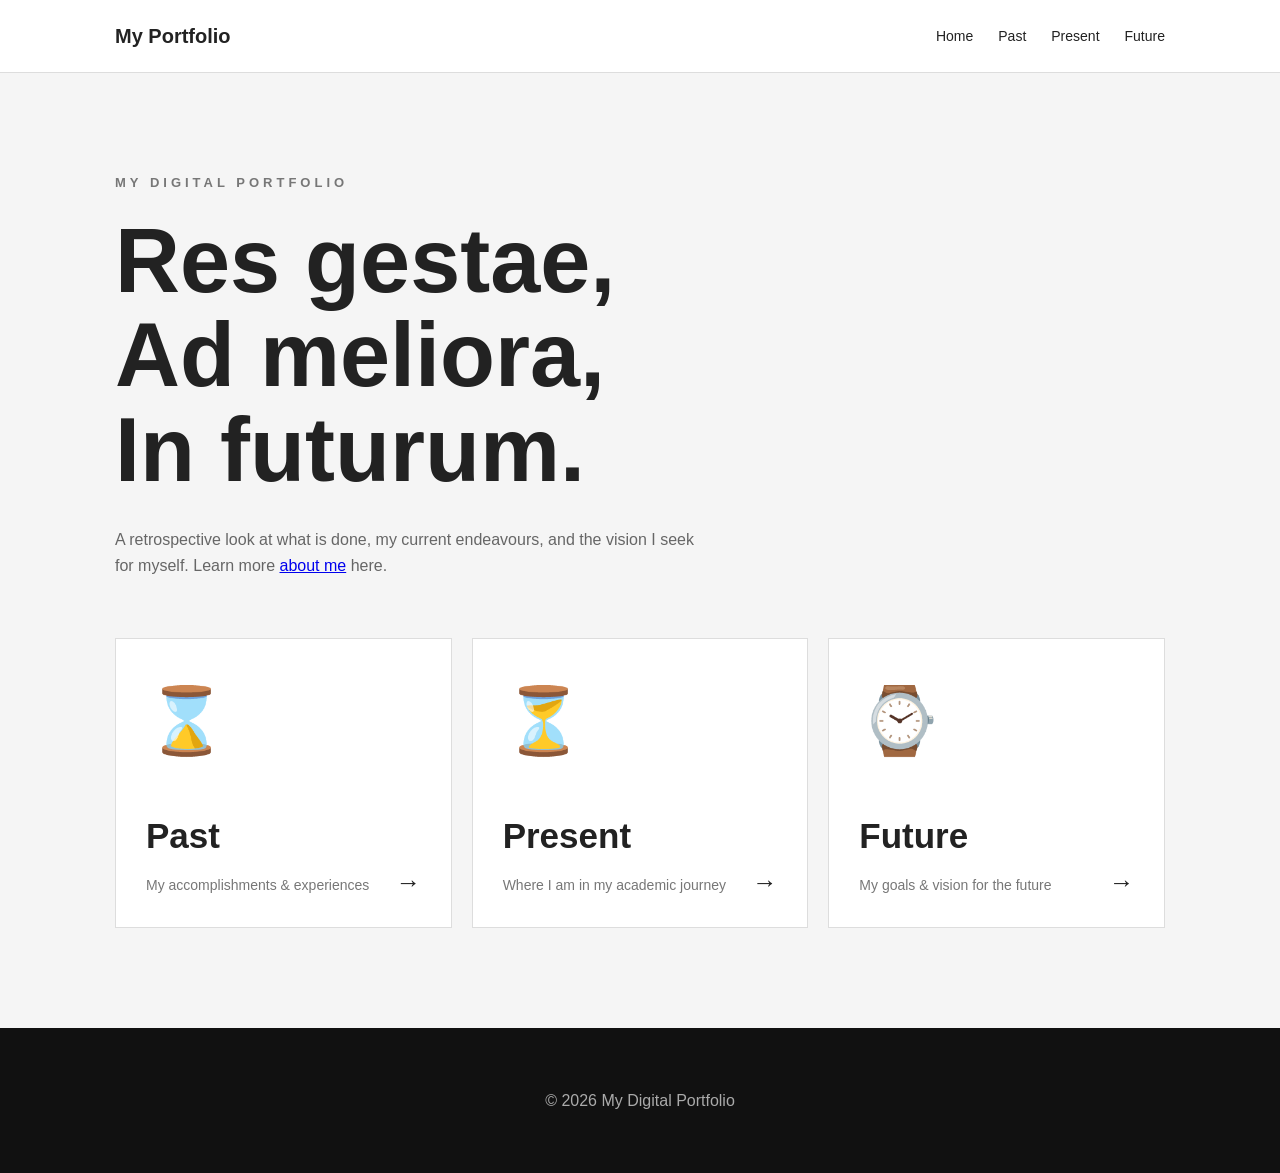
==== index.html @ b26a4701 "Update index.html" ====
<!DOCTYPE html>
<html lang="en">

<head>
    <meta charset="UTF-8">
    <meta name="viewport" content="width=device-width, initial-scale=1.0">
    <title>My Digital Portfolio</title>

    <link rel="stylesheet" href="style.css">
</head>

<body>

    <header>
        <nav>
            <h2>My Portfolio</h2>

            <ul>
                <li><a href="index.html">Home</a></li>
                <li><a href="past.html">Past</a></li>
                <li><a href="present.html">Present</a></li>
                <li><a href="future.html">Future</a></li>
            </ul>
        </nav>
    </header>


    <main class="home">

        <p class="intro">MY DIGITAL PORTFOLIO</p>

        <h1>
            Res gestae,<br>
            Ad meliora,<br>
            In futurum.
        </h1>

        <p class="home-description">
            A retrospective look at what is done, 
            my current endeavours, and the vision 
            I seek for myself. Learn more <a href="about.html">about me</a> here.
        </p>

        <div class="journey-buttons">

            <a href="past.html" class="journey-card">
                <span style='font-size:65px;'>&#8987;</span>
                <h2>Past</h2>
                <p>My accomplishments & experiences</p>
                <span class="arrow">→</span>
            </a>

            <a href="present.html" class="journey-card">
                <span style='font-size:65px;'>&#9203;</span>
                <h2>Present</h2>
                <p>Where I am in my academic journey</p>
                <span class="arrow">→</span>
            </a>

            <a href="future.html" class="journey-card">
                <span style='font-size:65px;'>&#8986;</span>
                <h2>Future</h2>
                <p>My goals & vision for the future</p>
                <span class="arrow">→</span>
            </a>

        </div>

    </main>


    <footer>
        <p>© 2026 My Digital Portfolio</p>
    </footer>

</body>
</html>
---- style.css ----
/* RESET */

* {
    margin: 0;
    padding: 0;
    box-sizing: border-box;
}

html {
    scroll-behavior: smooth;
}

body {
    font-family: Arial, sans-serif;
    background: #f5f5f5;
    color: #222;
    line-height: 1.6;
}


/* NAVIGATION */

header {
    position: sticky;
    top: 0;
    z-index: 100;

    background: white;
    border-bottom: 1px solid #ddd;
}

nav {
    max-width: 1100px;
    margin: auto;

    padding: 20px 25px;

    display: flex;
    justify-content: space-between;
    align-items: center;
}

nav h2 {
    font-size: 20px;
}

nav ul {
    list-style: none;

    display: flex;
    gap: 25px;
}

nav a {
    text-decoration: none;
    color: #222;
    font-size: 14px;
}

nav a:hover {
    color: #777;
}


/* HOME */

.home {
    max-width: 1100px;
    min-height: 85vh;

    margin: auto;
    padding: 100px 25px;

    display: flex;
    flex-direction: column;
    justify-content: center;
}

.intro {
    font-size: 13px;
    letter-spacing: 4px;
    font-weight: bold;

    color: #777;

    margin-bottom: 20px;
}

.home h1 {
    font-size: clamp(50px, 8vw, 90px);
    line-height: 1.05;

    margin-bottom: 30px;
}

.home-description {
    max-width: 600px;

    color: #666;

    margin-bottom: 60px;
}


/* PAST / PRESENT / FUTURE BUTTONS */

.journey-buttons {
    display: grid;

    grid-template-columns: repeat(3, 1fr);

    gap: 20px;
}

.journey-card {
    position: relative;

    display: block;

    background: white;
    border: 1px solid #ddd;

    min-height: 230px;
    padding: 30px;

    text-decoration: none;
    color: #222;

    transition: 0.25s ease;
}

.journey-card:hover {
    transform: translateY(-8px);

    border-color: #222;

    box-shadow: 0 10px 30px rgba(0, 0, 0, 0.08);
}

.journey-card .number {
    font-size: 13px;
    color: #888;
}

.journey-card h2 {
    font-size: 35px;

    margin-top: 35px;
    margin-bottom: 10px;
}

.journey-card p {
    color: #777;
    font-size: 14px;
}

.arrow {
    position: absolute;

    right: 30px;
    bottom: 25px;

    font-size: 25px;
}


/* GENERAL SECTIONS */

.section {
    max-width: 1100px;
    margin: auto;

    padding: 100px 25px;
}

.section h1 {
    font-size: 60px;
    line-height: 1.1;

    margin-bottom: 20px;
}

.section-label {
    font-size: 13px;
    letter-spacing: 4px;
    font-weight: bold;

    color: #777;

    margin-bottom: 20px;
}

.section-description {
    max-width: 600px;

    color: #666;

    margin-bottom: 50px;
}


/* CARDS */

.cards {
    display: grid;

    grid-template-columns: repeat(3, 1fr);

    gap: 20px;
}

.card {
    background: white;

    border: 1px solid #ddd;

    padding-bottom: 25px;
}

.card-image {
    height: 200px;

    background: #e5e5e5;

    display: flex;
    justify-content: center;
    align-items: center;

    color: #888;
    font-size: 13px;
}

.card h3,
.card p,
.card span {
    margin-left: 22px;
    margin-right: 22px;
}

.card h3 {
    margin-top: 25px;
    margin-bottom: 10px;
}

.card p {
    color: #666;

    font-size: 14px;

    margin-bottom: 20px;
}

.card span {
    font-size: 12px;

    letter-spacing: 2px;

    color: #888;
}


/* FOOTER */

footer {
    text-align: center;

    background: #111;
    color: white;

    padding: 60px 25px;
}

footer p {
    color: #aaa;
}


/* MOBILE */

@media (max-width: 700px) {

    nav {
        flex-direction: column;
        gap: 15px;
    }

    nav ul {
        gap: 12px;
    }

    .home {
        padding: 70px 20px;
    }

    .home h1 {
        font-size: 50px;
    }

    .journey-buttons {
        grid-template-columns: 1fr;
    }

    .journey-card {
        min-height: 180px;
    }

    .section {
        padding: 70px 20px;
    }

    .section h1 {
        font-size: 45px;
    }

    .cards {
        grid-template-columns: 1fr;
    }
}
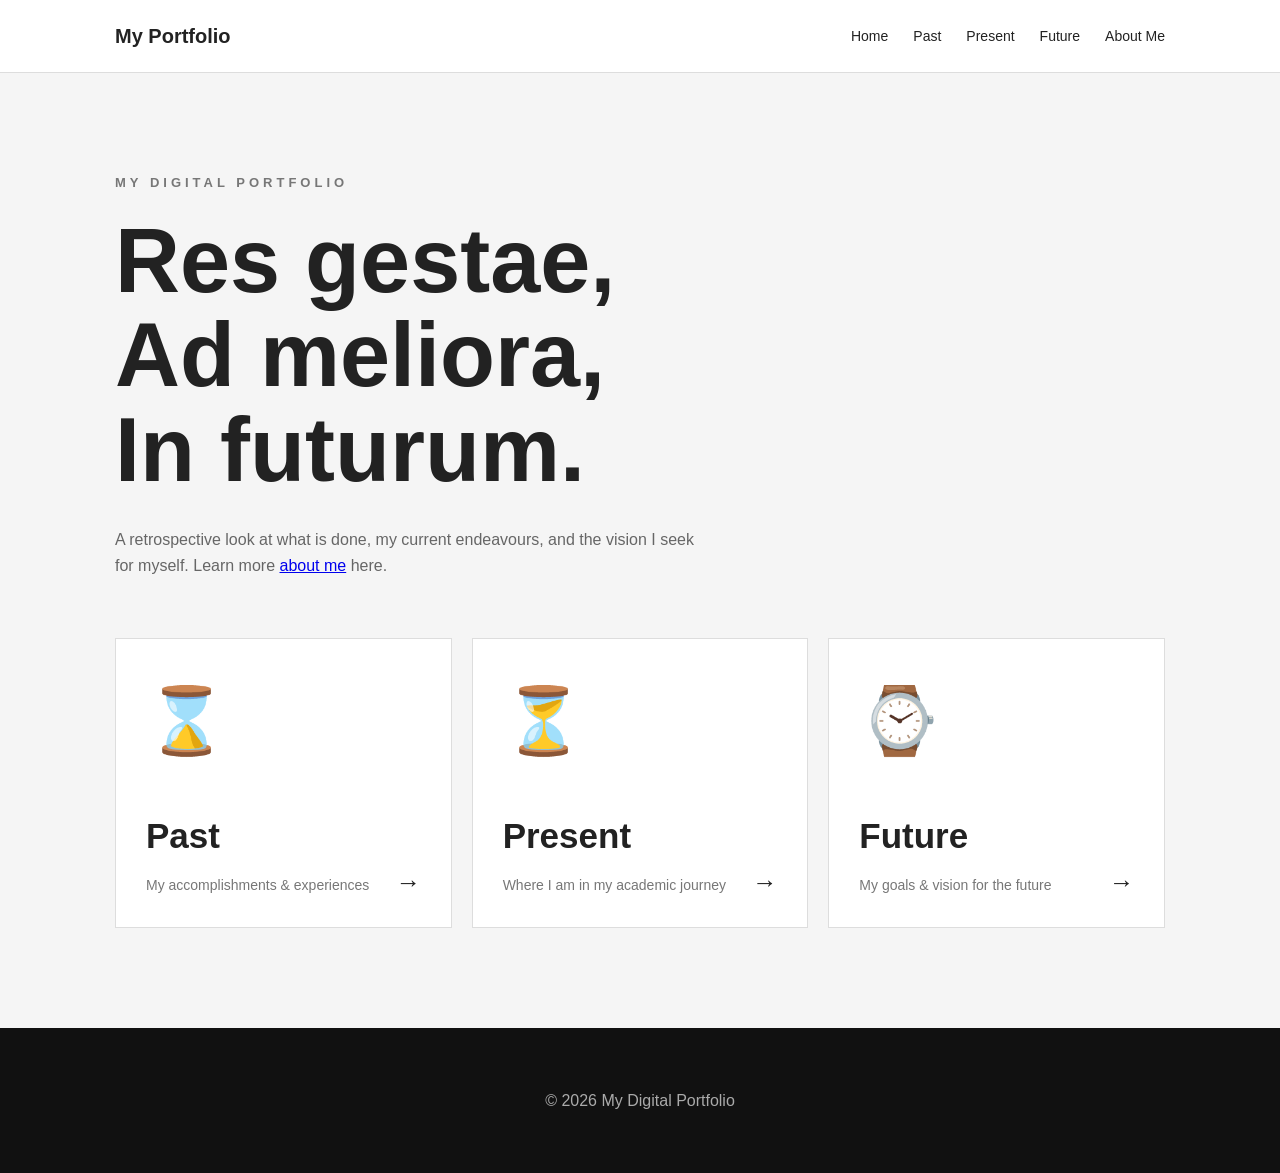
==== commit 654f04fe: "Update index.html" ====
--- a/index.html
+++ b/index.html
@@ -20,6 +20,7 @@
                 <li><a href="past.html">Past</a></li>
                 <li><a href="present.html">Present</a></li>
                 <li><a href="future.html">Future</a></li>
+                <li><a href="about.html">About Me</a></li>
             </ul>
         </nav>
     </header>
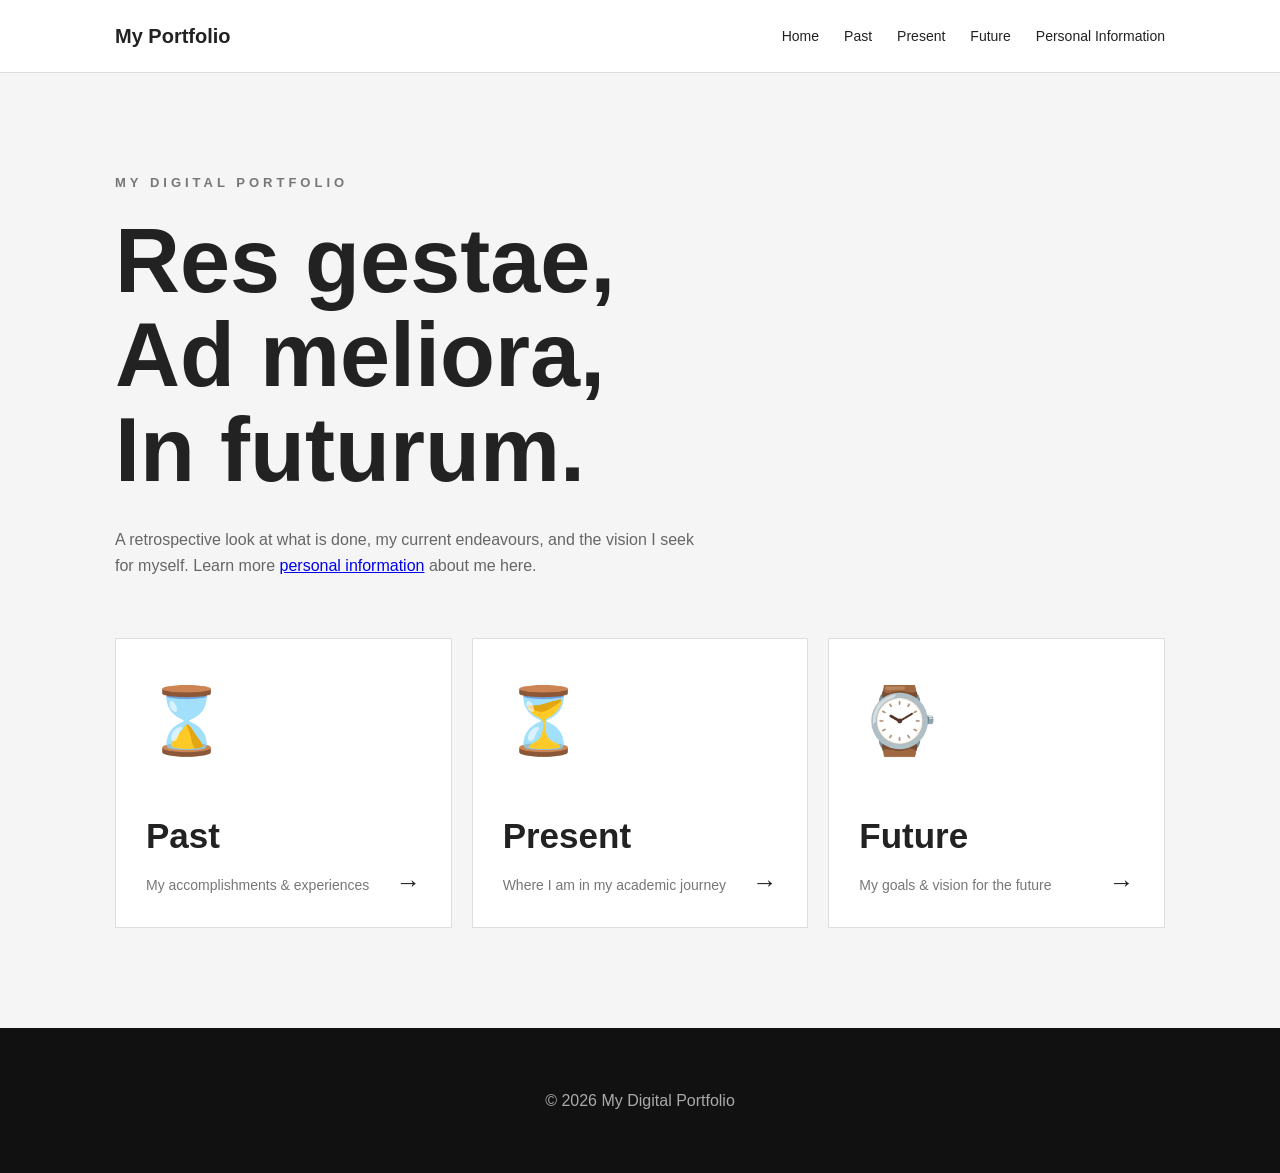
==== commit f9f7a06c: "Update index.html" ====
--- a/index.html
+++ b/index.html
@@ -20,7 +20,7 @@
                 <li><a href="past.html">Past</a></li>
                 <li><a href="present.html">Present</a></li>
                 <li><a href="future.html">Future</a></li>
-                <li><a href="about.html">About Me</a></li>
+                <li><a href="about.html">Personal Information</a></li>
             </ul>
         </nav>
     </header>
@@ -39,7 +39,7 @@
         <p class="home-description">
             A retrospective look at what is done, 
             my current endeavours, and the vision 
-            I seek for myself. Learn more <a href="about.html">about me</a> here.
+            I seek for myself. Learn more <a href="about.html">personal information</a> about me here.
         </p>
 
         <div class="journey-buttons">
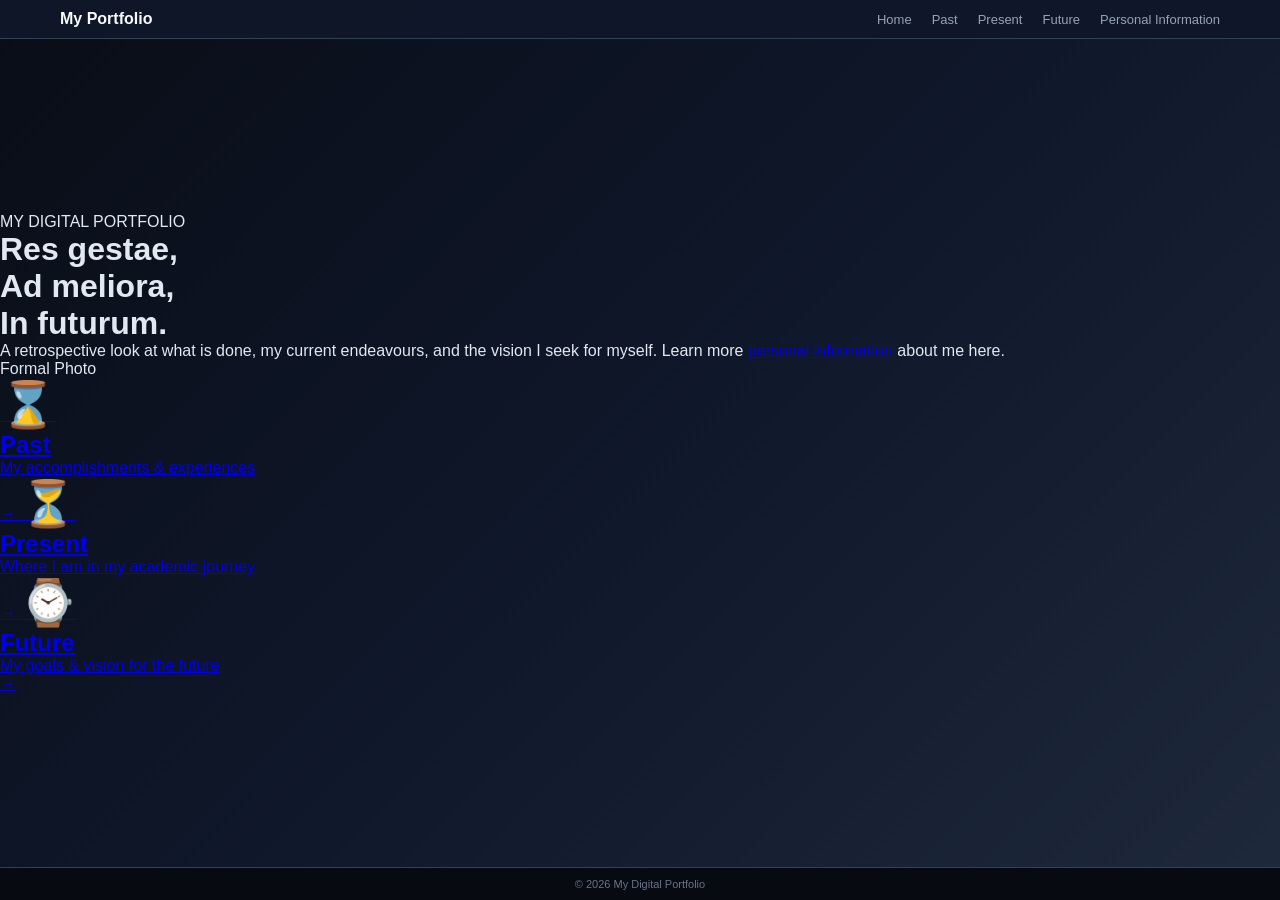
==== commit 65220659: "Update index.html" ====
--- a/index.html
+++ b/index.html
@@ -36,30 +36,39 @@
             In futurum.
         </h1>
 
-        <p class="home-description">
-            A retrospective look at what is done, 
-            my current endeavours, and the vision 
-            I seek for myself. Learn more <a href="about.html">personal information</a> about me here.
-        </p>
+        <!-- Row wrapper to place description and profile picture side-by-side -->
+        <div class="home-hero-row">
+            <p class="home-description">
+                A retrospective look at what is done, 
+                my current endeavours, and the vision 
+                I seek for myself. Learn more <a href="about.html">personal information</a> about me here.
+            </p>
+
+            <!-- Formal Picture Box (Replace the inner content with an <img> tag when you have your photo) -->
+            <div class="profile-pic-container">
+                <!-- Example with an image tag: <img src="your-photo.jpg" alt="Marc Jherrim Dumapis"> -->
+                <span>Formal Photo</span>
+            </div>
+        </div>
 
         <div class="journey-buttons">
 
             <a href="past.html" class="journey-card">
-                <span style='font-size:65px;'>&#8987;</span>
+                <span style='font-size:45px;'>&#8987;</span>
                 <h2>Past</h2>
                 <p>My accomplishments & experiences</p>
                 <span class="arrow">→</span>
             </a>
 
             <a href="present.html" class="journey-card">
-                <span style='font-size:65px;'>&#9203;</span>
+                <span style='font-size:45px;'>&#9203;</span>
                 <h2>Present</h2>
                 <p>Where I am in my academic journey</p>
                 <span class="arrow">→</span>
             </a>
 
             <a href="future.html" class="journey-card">
-                <span style='font-size:65px;'>&#8986;</span>
+                <span style='font-size:45px;'>&#8986;</span>
                 <h2>Future</h2>
                 <p>My goals & vision for the future</p>
                 <span class="arrow">→</span>
--- a/style.css
+++ b/style.css
@@ -6,256 +6,199 @@
     box-sizing: border-box;
 }
 
-html {
-    scroll-behavior: smooth;
+html, body {
+    height: 100vh;
+    overflow: hidden; /* Locks page to prevent any scrolling */
 }
 
 body {
     font-family: Arial, sans-serif;
-    background: #f5f5f5;
-    color: #222;
-    line-height: 1.6;
+    background: linear-gradient(135deg, #090d16 0%, #0f172a 50%, #1e293b 100%);
+    color: #e2e8f0;
+    display: flex;
+    flex-direction: column;
+    justify-content: space-between;
 }
 
 
 /* NAVIGATION */
 
 header {
-    position: sticky;
-    top: 0;
-    z-index: 100;
-
-    background: white;
-    border-bottom: 1px solid #ddd;
+    background: rgba(15, 23, 42, 0.95);
+    border-bottom: 1px solid #334155;
+    flex-shrink: 0;
 }
 
 nav {
-    max-width: 1100px;
+    max-width: 1200px;
     margin: auto;
-
-    padding: 20px 25px;
-
+    padding: 10px 20px;
     display: flex;
     justify-content: space-between;
     align-items: center;
 }
 
 nav h2 {
-    font-size: 20px;
+    font-size: 16px;
+    color: #f8fafc;
 }
 
 nav ul {
     list-style: none;
-
-    display: flex;
-    gap: 25px;
+    display: flex;
+    gap: 20px;
 }
 
 nav a {
     text-decoration: none;
-    color: #222;
-    font-size: 14px;
+    color: #94a3b8;
+    font-size: 13px;
+    font-weight: 500;
 }
 
 nav a:hover {
-    color: #777;
-}
-
-
-/* HOME */
-
-.home {
-    max-width: 1100px;
-    min-height: 85vh;
-
+    color: #60a5fa;
+}
+
+
+/* MAIN COMPACT CONTAINER */
+
+.section {
+    max-width: 1200px;
+    width: 100%;
     margin: auto;
-    padding: 100px 25px;
-
+    padding: 15px 20px;
     display: flex;
     flex-direction: column;
     justify-content: center;
-}
-
-.intro {
+    flex-grow: 1;
+}
+
+.section-label {
+    font-size: 11px;
+    letter-spacing: 3px;
+    font-weight: bold;
+    color: #60a5fa;
+    margin-bottom: 4px;
+}
+
+.section h1 {
+    font-size: 32px;
+    line-height: 1.1;
+    color: #f8fafc;
+    margin-bottom: 6px;
+}
+
+.section-description {
+    max-width: 800px;
+    color: #94a3b8;
     font-size: 13px;
-    letter-spacing: 4px;
-    font-weight: bold;
-
-    color: #777;
-
-    margin-bottom: 20px;
-}
-
-.home h1 {
-    font-size: clamp(50px, 8vw, 90px);
-    line-height: 1.05;
-
-    margin-bottom: 30px;
-}
-
-.home-description {
-    max-width: 600px;
-
-    color: #666;
-
-    margin-bottom: 60px;
-}
-
-
-/* PAST / PRESENT / FUTURE BUTTONS */
-
-.journey-buttons {
-    display: grid;
-
-    grid-template-columns: repeat(3, 1fr);
-
-    gap: 20px;
-}
-
-.journey-card {
-    position: relative;
-
-    display: block;
-
-    background: white;
-    border: 1px solid #ddd;
-
-    min-height: 230px;
-    padding: 30px;
-
-    text-decoration: none;
-    color: #222;
-
-    transition: 0.25s ease;
-}
-
-.journey-card:hover {
-    transform: translateY(-8px);
-
-    border-color: #222;
-
-    box-shadow: 0 10px 30px rgba(0, 0, 0, 0.08);
-}
-
-.journey-card .number {
-    font-size: 13px;
-    color: #888;
-}
-
-.journey-card h2 {
-    font-size: 35px;
-
-    margin-top: 35px;
-    margin-bottom: 10px;
-}
-
-.journey-card p {
-    color: #777;
-    font-size: 14px;
-}
-
-.arrow {
-    position: absolute;
-
-    right: 30px;
-    bottom: 25px;
-
-    font-size: 25px;
-}
-
-
-/* GENERAL SECTIONS */
-
-.section {
-    max-width: 1100px;
-    margin: auto;
-
-    padding: 100px 25px;
-}
-
-.section h1 {
-    font-size: 60px;
-    line-height: 1.1;
-
-    margin-bottom: 20px;
-}
-
-.section-label {
-    font-size: 13px;
-    letter-spacing: 4px;
-    font-weight: bold;
-
-    color: #777;
-
-    margin-bottom: 20px;
-}
-
-.section-description {
-    max-width: 600px;
-
-    color: #666;
-
-    margin-bottom: 50px;
-}
-
-
-/* CARDS */
+    margin-bottom: 15px;
+}
+
+
+/* CARDS (Top row / Overview) */
 
 .cards {
     display: grid;
-
     grid-template-columns: repeat(3, 1fr);
-
-    gap: 20px;
+    gap: 12px;
+    margin-bottom: 15px;
 }
 
 .card {
-    background: white;
-
-    border: 1px solid #ddd;
-
-    padding-bottom: 25px;
+    background: #1e293b;
+    border: 1px solid #334155;
+    padding-bottom: 12px;
 }
 
 .card-image {
-    height: 200px;
-
-    background: #e5e5e5;
-
+    height: 70px; /* Minimized height so it fits */
+    background: #0f172a;
     display: flex;
     justify-content: center;
     align-items: center;
-
-    color: #888;
-    font-size: 13px;
+    color: #94a3b8;
+    font-size: 11px;
+    border-bottom: 1px solid #334155;
 }
 
 .card h3,
 .card p,
 .card span {
-    margin-left: 22px;
-    margin-right: 22px;
+    margin-left: 12px;
+    margin-right: 12px;
 }
 
 .card h3 {
-    margin-top: 25px;
-    margin-bottom: 10px;
+    margin-top: 10px;
+    margin-bottom: 4px;
+    font-size: 14px;
+    color: #f8fafc;
 }
 
 .card p {
-    color: #666;
-
-    font-size: 14px;
-
-    margin-bottom: 20px;
+    color: #94a3b8;
+    font-size: 11px;
+    line-height: 1.3;
+    margin-bottom: 8px;
 }
 
 .card span {
-    font-size: 12px;
-
-    letter-spacing: 2px;
-
-    color: #888;
+    font-size: 10px;
+    letter-spacing: 1px;
+    color: #60a5fa;
+    font-weight: 600;
+}
+
+
+/* PERSONAL & ACADEMIC INFORMATION GRID */
+
+.info-sections {
+    display: grid;
+    grid-template-columns: repeat(4, 1fr); /* Fits all 4 blocks side-by-side */
+    gap: 12px;
+}
+
+.info-group {
+    background: #1e293b;
+    border: 1px solid #334155;
+    padding: 12px 15px;
+}
+
+.info-group h2 {
+    font-size: 13px;
+    margin-bottom: 8px;
+    color: #f8fafc;
+    border-bottom: 1px solid #334155;
+    padding-bottom: 4px;
+}
+
+.info-list {
+    list-style: none;
+}
+
+.info-list li {
+    font-size: 11px;
+    color: #94a3b8;
+    margin-bottom: 4px;
+    line-height: 1.3;
+    white-space: nowrap;
+    overflow: hidden;
+    text-overflow: ellipsis;
+}
+
+.info-list li:last-child {
+    margin-bottom: 0;
+}
+
+.info-list strong {
+    color: #f8fafc;
+}
+
+.info-list a {
+    color: #60a5fa;
+    text-decoration: underline;
 }
 
 
@@ -263,56 +206,14 @@
 
 footer {
     text-align: center;
-
-    background: #111;
+    background: #070a10;
     color: white;
-
-    padding: 60px 25px;
+    padding: 10px 20px;
+    border-top: 1px solid #334155;
+    flex-shrink: 0;
 }
 
 footer p {
-    color: #aaa;
-}
-
-
-/* MOBILE */
-
-@media (max-width: 700px) {
-
-    nav {
-        flex-direction: column;
-        gap: 15px;
-    }
-
-    nav ul {
-        gap: 12px;
-    }
-
-    .home {
-        padding: 70px 20px;
-    }
-
-    .home h1 {
-        font-size: 50px;
-    }
-
-    .journey-buttons {
-        grid-template-columns: 1fr;
-    }
-
-    .journey-card {
-        min-height: 180px;
-    }
-
-    .section {
-        padding: 70px 20px;
-    }
-
-    .section h1 {
-        font-size: 45px;
-    }
-
-    .cards {
-        grid-template-columns: 1fr;
-    }
-}
+    color: #64748b;
+    font-size: 11px;
+}
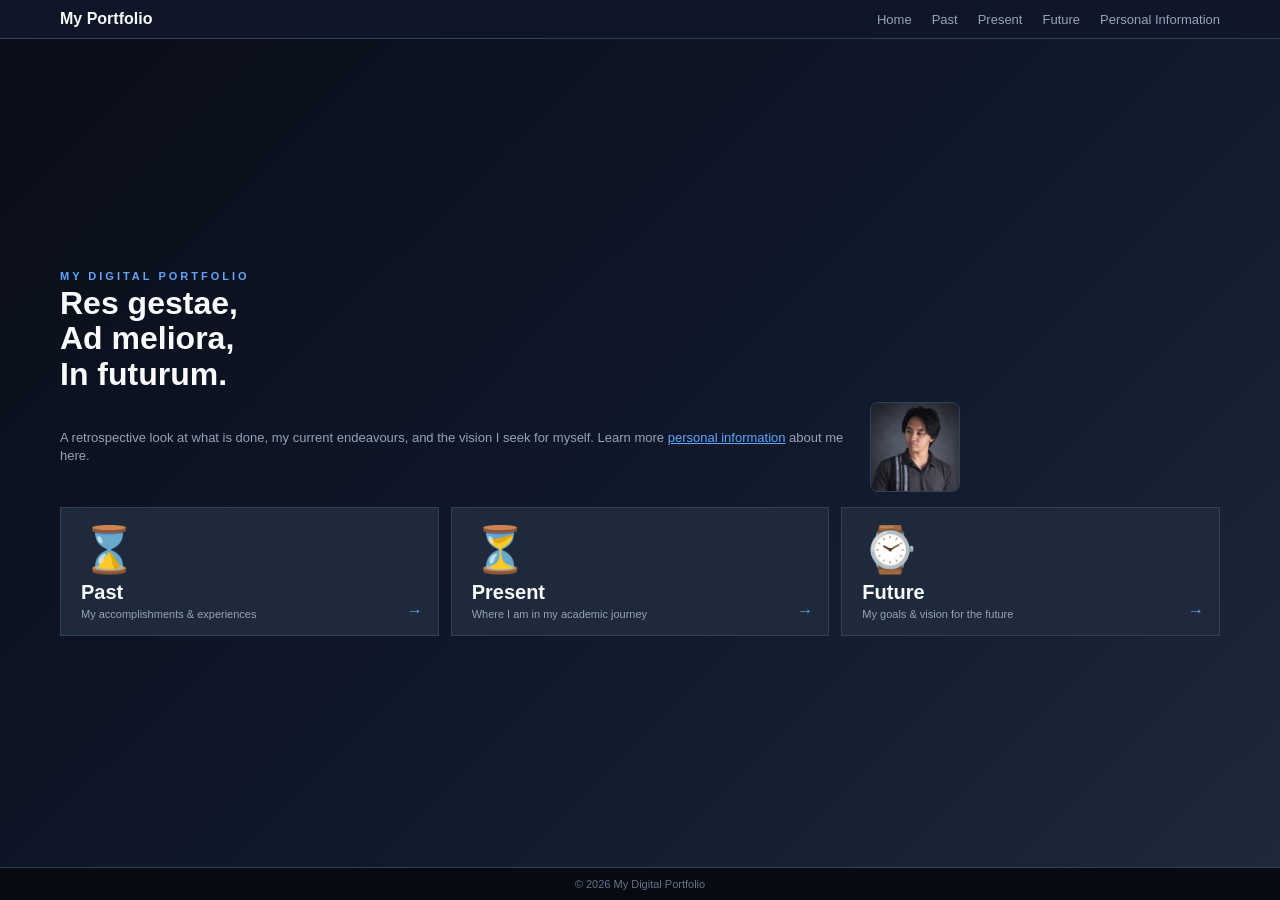
==== commit 1a94fd3d: "Update index.html" ====
--- a/index.html
+++ b/index.html
@@ -45,9 +45,7 @@
             </p>
 
             <!-- Formal Picture Box (Replace the inner content with an <img> tag when you have your photo) -->
-            <div class="profile-pic-container">
-                <!-- Example with an image tag: <img src="your-photo.jpg" alt="Marc Jherrim Dumapis"> -->
-                <span>Formal Photo</span>
+            <div class="profile-pic-container"><img src="formalcordipic.png" alt="Profile"></div>
             </div>
         </div>
 
--- a/style.css
+++ b/style.css
@@ -61,7 +61,126 @@
 }
 
 
-/* MAIN COMPACT CONTAINER */
+/* HOME PAGE STYLES */
+
+.home {
+    max-width: 1200px;
+    width: 100%;
+    margin: auto;
+    padding: 15px 20px;
+    display: flex;
+    flex-direction: column;
+    justify-content: center;
+    flex-grow: 1;
+}
+
+.intro {
+    font-size: 11px;
+    letter-spacing: 3px;
+    font-weight: bold;
+    color: #60a5fa;
+    margin-bottom: 4px;
+}
+
+.home h1 {
+    font-size: 32px;
+    line-height: 1.1;
+    color: #f8fafc;
+    margin-bottom: 10px;
+}
+
+/* Side-by-side container for description & photo on Home Page */
+.home-hero-row {
+    display: flex;
+    align-items: center;
+    justify-content: space-between;
+    gap: 20px;
+    margin-bottom: 15px;
+    max-width: 900px;
+}
+
+.home-description {
+    color: #94a3b8;
+    font-size: 13px;
+    line-height: 1.4;
+    flex-grow: 1;
+    margin-bottom: 0;
+}
+
+.home-description a {
+    color: #60a5fa;
+    text-decoration: underline;
+}
+
+/* Formal Picture Box Styling */
+.profile-pic-container {
+    width: 90px;
+    height: 90px;
+    border-radius: 8px;
+    background: #1e293b;
+    border: 1px solid #334155;
+    display: flex;
+    justify-content: center;
+    align-items: center;
+    color: #94a3b8;
+    font-size: 10px;
+    text-align: center;
+    flex-shrink: 0;
+    overflow: hidden;
+}
+
+.profile-pic-container img {
+    width: 100%;
+    height: 100%;
+    object-fit: cover;
+}
+
+
+/* JOURNEY CARDS (Home Page Bottom Row) */
+
+.journey-buttons {
+    display: grid;
+    grid-template-columns: repeat(3, 1fr);
+    gap: 12px;
+}
+
+.journey-card {
+    position: relative;
+    display: block;
+    background: #1e293b;
+    border: 1px solid #334155;
+    padding: 15px 20px;
+    text-decoration: none;
+    color: #f8fafc;
+    transition: 0.25s ease;
+}
+
+.journey-card:hover {
+    border-color: #60a5fa;
+}
+
+.journey-card h2 {
+    font-size: 20px;
+    color: #f8fafc;
+    margin-top: 5px;
+    margin-bottom: 4px;
+}
+
+.journey-card p {
+    color: #94a3b8;
+    font-size: 11px;
+}
+
+.arrow {
+    position: absolute;
+    right: 15px;
+    bottom: 15px;
+    font-size: 16px;
+    color: #60a5fa;
+}
+
+
+/* GENERAL SECTIONS (For About / Other pages) */
 
 .section {
     max-width: 1200px;
@@ -113,7 +232,7 @@
 }
 
 .card-image {
-    height: 70px; /* Minimized height so it fits */
+    height: 70px;
     background: #0f172a;
     display: flex;
     justify-content: center;
@@ -156,7 +275,7 @@
 
 .info-sections {
     display: grid;
-    grid-template-columns: repeat(4, 1fr); /* Fits all 4 blocks side-by-side */
+    grid-template-columns: repeat(4, 1fr);
     gap: 12px;
 }
 
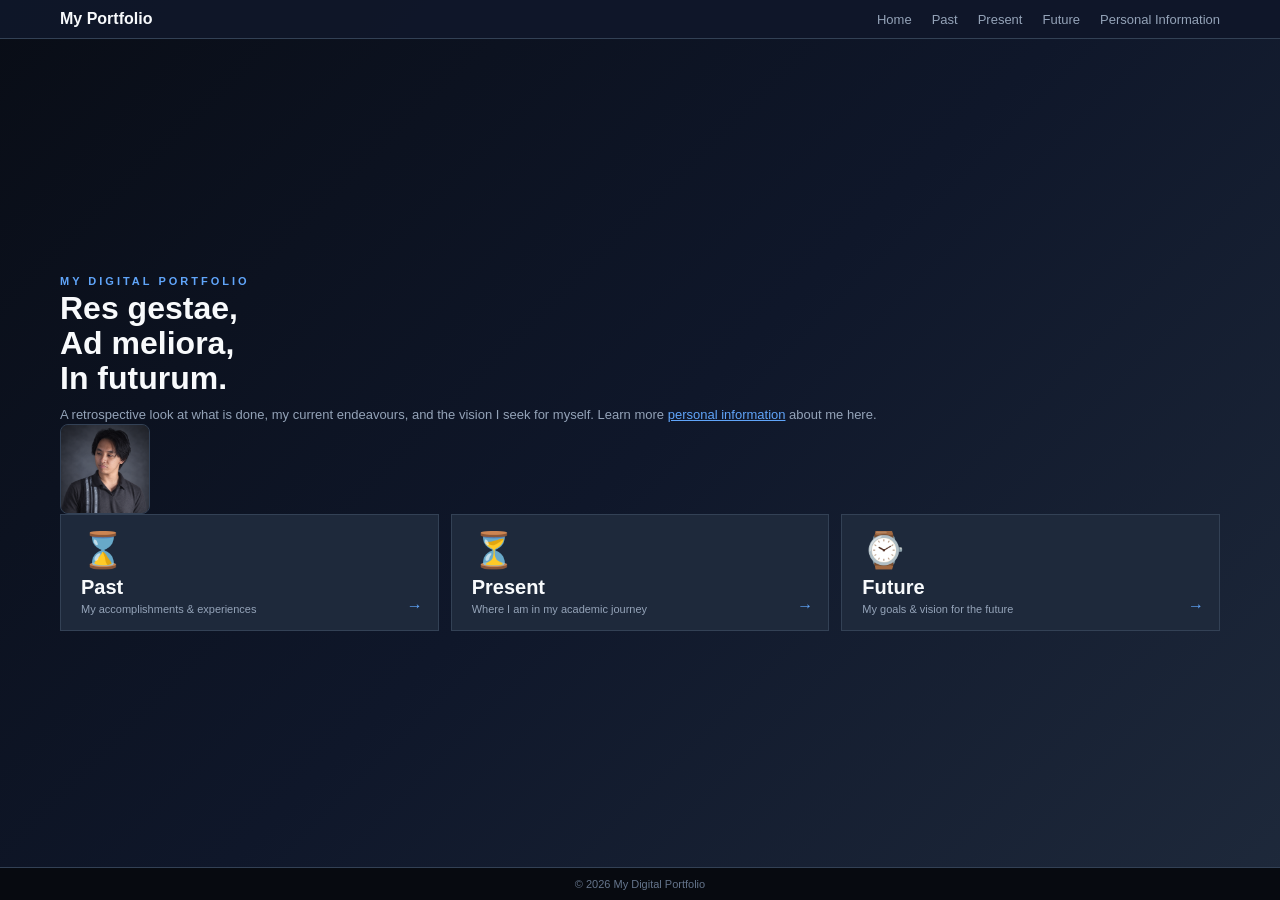
==== commit e28ba750: "Update index.html" ====
--- a/index.html
+++ b/index.html
@@ -28,45 +28,49 @@
 
     <main class="home">
 
-        <p class="intro">MY DIGITAL PORTFOLIO</p>
+        <!-- Two-column hero: Text on Left, Photo on Right -->
+        <div class="home-hero-layout">
 
-        <h1>
-            Res gestae,<br>
-            Ad meliora,<br>
-            In futurum.
-        </h1>
+            <div class="home-text-col">
+                <p class="intro">MY DIGITAL PORTFOLIO</p>
 
-        <!-- Row wrapper to place description and profile picture side-by-side -->
-        <div class="home-hero-row">
-            <p class="home-description">
-                A retrospective look at what is done, 
-                my current endeavours, and the vision 
-                I seek for myself. Learn more <a href="about.html">personal information</a> about me here.
-            </p>
+                <h1>
+                    Res gestae,<br>
+                    Ad meliora,<br>
+                    In futurum.
+                </h1>
 
-            <!-- Formal Picture Box (Replace the inner content with an <img> tag when you have your photo) -->
-            <div class="profile-pic-container"><img src="formalcordipic.png" alt="Profile"></div>
+                <p class="home-description">
+                    A retrospective look at what is done, 
+                    my current endeavours, and the vision 
+                    I seek for myself. Learn more <a href="about.html">personal information</a> about me here.
+                </p>
             </div>
+
+            <div class="profile-pic-container">
+                <img src="formalcordipic.png" alt="Marc Jherrim Dumapis">
+            </div>
+
         </div>
 
         <div class="journey-buttons">
 
             <a href="past.html" class="journey-card">
-                <span style='font-size:45px;'>&#8987;</span>
+                <span style='font-size:35px;'>&#8987;</span>
                 <h2>Past</h2>
                 <p>My accomplishments & experiences</p>
                 <span class="arrow">→</span>
             </a>
 
             <a href="present.html" class="journey-card">
-                <span style='font-size:45px;'>&#9203;</span>
+                <span style='font-size:35px;'>&#9203;</span>
                 <h2>Present</h2>
                 <p>Where I am in my academic journey</p>
                 <span class="arrow">→</span>
             </a>
 
             <a href="future.html" class="journey-card">
-                <span style='font-size:45px;'>&#8986;</span>
+                <span style='font-size:35px;'>&#8986;</span>
                 <h2>Future</h2>
                 <p>My goals & vision for the future</p>
                 <span class="arrow">→</span>
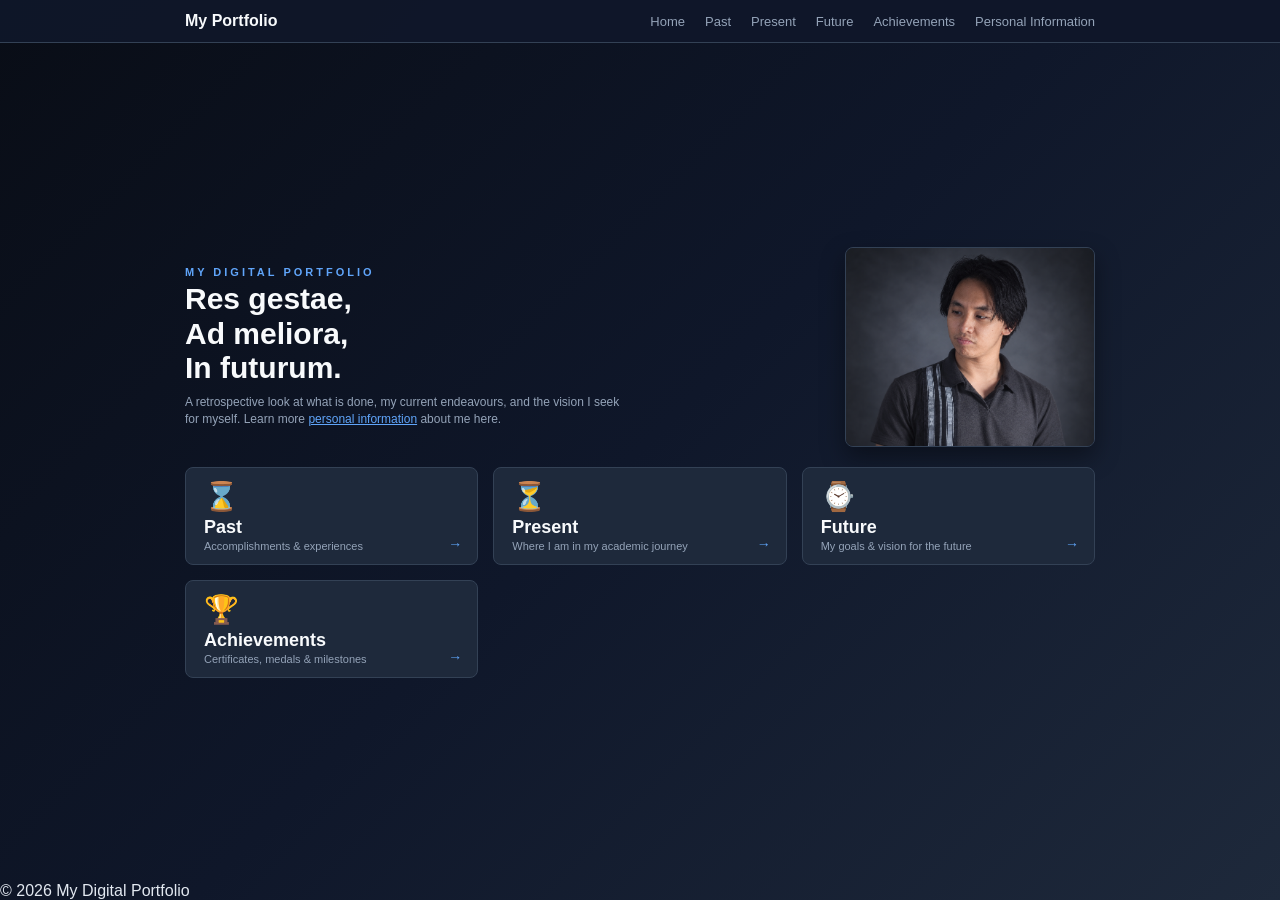
==== commit f65291d5: "Update index.html" ====
--- a/index.html
+++ b/index.html
@@ -20,6 +20,7 @@
                 <li><a href="past.html">Past</a></li>
                 <li><a href="present.html">Present</a></li>
                 <li><a href="future.html">Future</a></li>
+                <li><a href="achievements.html">Achievements</a></li>
                 <li><a href="about.html">Personal Information</a></li>
             </ul>
         </nav>
@@ -53,26 +54,34 @@
 
         </div>
 
-        <div class="journey-buttons">
+        <!-- Expanded 4-Column Journey Cards -->
+        <div class="journey-buttons four-cols">
 
             <a href="past.html" class="journey-card">
-                <span style='font-size:35px;'>&#8987;</span>
+                <span style='font-size:28px;'>&#8987;</span>
                 <h2>Past</h2>
-                <p>My accomplishments & experiences</p>
+                <p>Accomplishments & experiences</p>
                 <span class="arrow">→</span>
             </a>
 
             <a href="present.html" class="journey-card">
-                <span style='font-size:35px;'>&#9203;</span>
+                <span style='font-size:28px;'>&#9203;</span>
                 <h2>Present</h2>
                 <p>Where I am in my academic journey</p>
                 <span class="arrow">→</span>
             </a>
 
             <a href="future.html" class="journey-card">
-                <span style='font-size:35px;'>&#8986;</span>
+                <span style='font-size:28px;'>&#8986;</span>
                 <h2>Future</h2>
                 <p>My goals & vision for the future</p>
+                <span class="arrow">→</span>
+            </a>
+
+            <a href="achievements.html" class="journey-card">
+                <span style='font-size:28px;'>🏆</span>
+                <h2>Achievements</h2>
+                <p>Certificates, medals & milestones</p>
                 <span class="arrow">→</span>
             </a>
 
--- a/style.css
+++ b/style.css
@@ -8,7 +8,7 @@
 
 html, body {
     height: 100vh;
-    overflow: hidden; /* Locks page to prevent any scrolling */
+    overflow: hidden; /* Locks page height to fit screen without scroll */
 }
 
 body {
@@ -30,48 +30,60 @@
 }
 
 nav {
-    max-width: 1200px;
+    max-width: 950px; /* Tighter container width */
+    margin: auto;
+    padding: 12px 20px;
+    display: flex;
+    justify-content: space-between;
+    align-items: center;
+}
+
+nav h2 {
+    font-size: 16px;
+    color: #f8fafc;
+}
+
+nav ul {
+    list-style: none;
+    display: flex;
+    gap: 20px;
+}
+
+nav a {
+    text-decoration: none;
+    color: #94a3b8;
+    font-size: 13px;
+    font-weight: 500;
+}
+
+nav a:hover {
+    color: #60a5fa;
+}
+
+
+/* HOME HERO LAYOUT (Closer together, larger photo) */
+
+.home {
+    max-width: 950px; /* Constrained width so items stay centered and close */
+    width: 100%;
     margin: auto;
     padding: 10px 20px;
-    display: flex;
-    justify-content: space-between;
-    align-items: center;
-}
-
-nav h2 {
-    font-size: 16px;
-    color: #f8fafc;
-}
-
-nav ul {
-    list-style: none;
-    display: flex;
-    gap: 20px;
-}
-
-nav a {
-    text-decoration: none;
-    color: #94a3b8;
-    font-size: 13px;
-    font-weight: 500;
-}
-
-nav a:hover {
-    color: #60a5fa;
-}
-
-
-/* HOME PAGE STYLES */
-
-.home {
-    max-width: 1200px;
-    width: 100%;
-    margin: auto;
-    padding: 15px 20px;
     display: flex;
     flex-direction: column;
     justify-content: center;
     flex-grow: 1;
+    gap: 20px;
+}
+
+.home-hero-layout {
+    display: flex;
+    align-items: center;
+    justify-content: space-between;
+    gap: 30px; /* Puts text and photo closer together */
+}
+
+.home-text-col {
+    flex: 1;
 }
 
 .intro {
@@ -83,28 +95,17 @@
 }
 
 .home h1 {
-    font-size: 32px;
-    line-height: 1.1;
-    color: #f8fafc;
-    margin-bottom: 10px;
-}
-
-/* Side-by-side container for description & photo on Home Page */
-.home-hero-row {
-    display: flex;
-    align-items: center;
-    justify-content: space-between;
-    gap: 20px;
-    margin-bottom: 15px;
-    max-width: 900px;
+    font-size: 30px;
+    line-height: 1.15;
+    color: #f8fafc;
+    margin-bottom: 8px;
 }
 
 .home-description {
     color: #94a3b8;
-    font-size: 13px;
+    font-size: 12px;
     line-height: 1.4;
-    flex-grow: 1;
-    margin-bottom: 0;
+    max-width: 450px;
 }
 
 .home-description a {
@@ -112,27 +113,23 @@
     text-decoration: underline;
 }
 
-/* Formal Picture Box Styling */
+/* Bigger, prominent side profile picture box */
 .profile-pic-container {
-    width: 90px;
-    height: 90px;
+    width: 250px;
+    height: 200px;
     border-radius: 8px;
     background: #1e293b;
     border: 1px solid #334155;
-    display: flex;
-    justify-content: center;
-    align-items: center;
-    color: #94a3b8;
-    font-size: 10px;
-    text-align: center;
     flex-shrink: 0;
     overflow: hidden;
+    box-shadow: 0 10px 25px rgba(0, 0, 0, 0.4);
 }
 
 .profile-pic-container img {
     width: 100%;
     height: 100%;
     object-fit: cover;
+    display: block;
 }
 
 
@@ -141,7 +138,7 @@
 .journey-buttons {
     display: grid;
     grid-template-columns: repeat(3, 1fr);
-    gap: 12px;
+    gap: 15px;
 }
 
 .journey-card {
@@ -149,21 +146,23 @@
     display: block;
     background: #1e293b;
     border: 1px solid #334155;
-    padding: 15px 20px;
+    padding: 12px 18px;
     text-decoration: none;
     color: #f8fafc;
+    border-radius: 8px;
     transition: 0.25s ease;
 }
 
 .journey-card:hover {
     border-color: #60a5fa;
+    transform: translateY(-2px);
 }
 
 .journey-card h2 {
-    font-size: 20px;
-    color: #f8fafc;
-    margin-top: 5px;
-    margin-bottom: 4px;
+    font-size: 18px;
+    color: #f8fafc;
+    margin-top: 4px;
+    margin-bottom: 2px;
 }
 
 .journey-card p {
@@ -174,16 +173,16 @@
 .arrow {
     position: absolute;
     right: 15px;
-    bottom: 15px;
-    font-size: 16px;
-    color: #60a5fa;
-}
-
-
-/* GENERAL SECTIONS (For About / Other pages) */
+    bottom: 12px;
+    font-size: 14px;
+    color: #60a5fa;
+}
+
+
+/* GENERAL SECTIONS (For About & Other pages) */
 
 .section {
-    max-width: 1200px;
+    max-width: 950px;
     width: 100%;
     margin: auto;
     padding: 15px 20px;
@@ -202,37 +201,35 @@
 }
 
 .section h1 {
-    font-size: 32px;
+    font-size: 28px;
     line-height: 1.1;
     color: #f8fafc;
     margin-bottom: 6px;
 }
 
 .section-description {
-    max-width: 800px;
-    color: #94a3b8;
-    font-size: 13px;
-    margin-bottom: 15px;
-}
-
-
-/* CARDS (Top row / Overview) */
+    max-width: 700px;
+    color: #94a3b8;
+    font-size: 12px;
+    margin-bottom: 12px;
+}
 
 .cards {
     display: grid;
     grid-template-columns: repeat(3, 1fr);
     gap: 12px;
-    margin-bottom: 15px;
+    margin-bottom: 12px;
 }
 
 .card {
     background: #1e293b;
     border: 1px solid #334155;
-    padding-bottom: 12px;
+    padding-bottom: 10px;
+    border-radius: 6px;
 }
 
 .card-image {
-    height: 70px;
+    height: 130px; 
     background: #0f172a;
     display: flex;
     justify-content: center;
@@ -240,19 +237,27 @@
     color: #94a3b8;
     font-size: 11px;
     border-bottom: 1px solid #334155;
+    overflow: hidden;
+}
+
+.card-image img {
+    width: 100%;
+    height: 100%;
+    object-fit: cover;
+    display: block;
 }
 
 .card h3,
 .card p,
 .card span {
-    margin-left: 12px;
-    margin-right: 12px;
+    margin-left: 10px;
+    margin-right: 10px;
 }
 
 .card h3 {
-    margin-top: 10px;
+    margin-top: 8px;
     margin-bottom: 4px;
-    font-size: 14px;
+    font-size: 13px;
     color: #f8fafc;
 }
 
@@ -260,7 +265,7 @@
     color: #94a3b8;
     font-size: 11px;
     line-height: 1.3;
-    margin-bottom: 8px;
+    margin-bottom: 6px;
 }
 
 .card span {
@@ -269,9 +274,6 @@
     color: #60a5fa;
     font-weight: 600;
 }
-
-
-/* PERSONAL & ACADEMIC INFORMATION GRID */
 
 .info-sections {
     display: grid;
@@ -282,57 +284,11 @@
 .info-group {
     background: #1e293b;
     border: 1px solid #334155;
-    padding: 12px 15px;
+    padding: 10px 12px;
+    border-radius: 6px;
 }
 
 .info-group h2 {
-    font-size: 13px;
-    margin-bottom: 8px;
-    color: #f8fafc;
-    border-bottom: 1px solid #334155;
-    padding-bottom: 4px;
-}
-
-.info-list {
-    list-style: none;
-}
-
-.info-list li {
-    font-size: 11px;
-    color: #94a3b8;
-    margin-bottom: 4px;
-    line-height: 1.3;
-    white-space: nowrap;
-    overflow: hidden;
-    text-overflow: ellipsis;
-}
-
-.info-list li:last-child {
-    margin-bottom: 0;
-}
-
-.info-list strong {
-    color: #f8fafc;
-}
-
-.info-list a {
-    color: #60a5fa;
-    text-decoration: underline;
-}
-
-
-/* FOOTER */
-
-footer {
-    text-align: center;
-    background: #070a10;
-    color: white;
-    padding: 10px 20px;
-    border-top: 1px solid #334155;
-    flex-shrink: 0;
-}
-
-footer p {
-    color: #64748b;
-    font-size: 11px;
-}
+    font-size: 12px;
+    margin-bottom: 6px;
+    color:
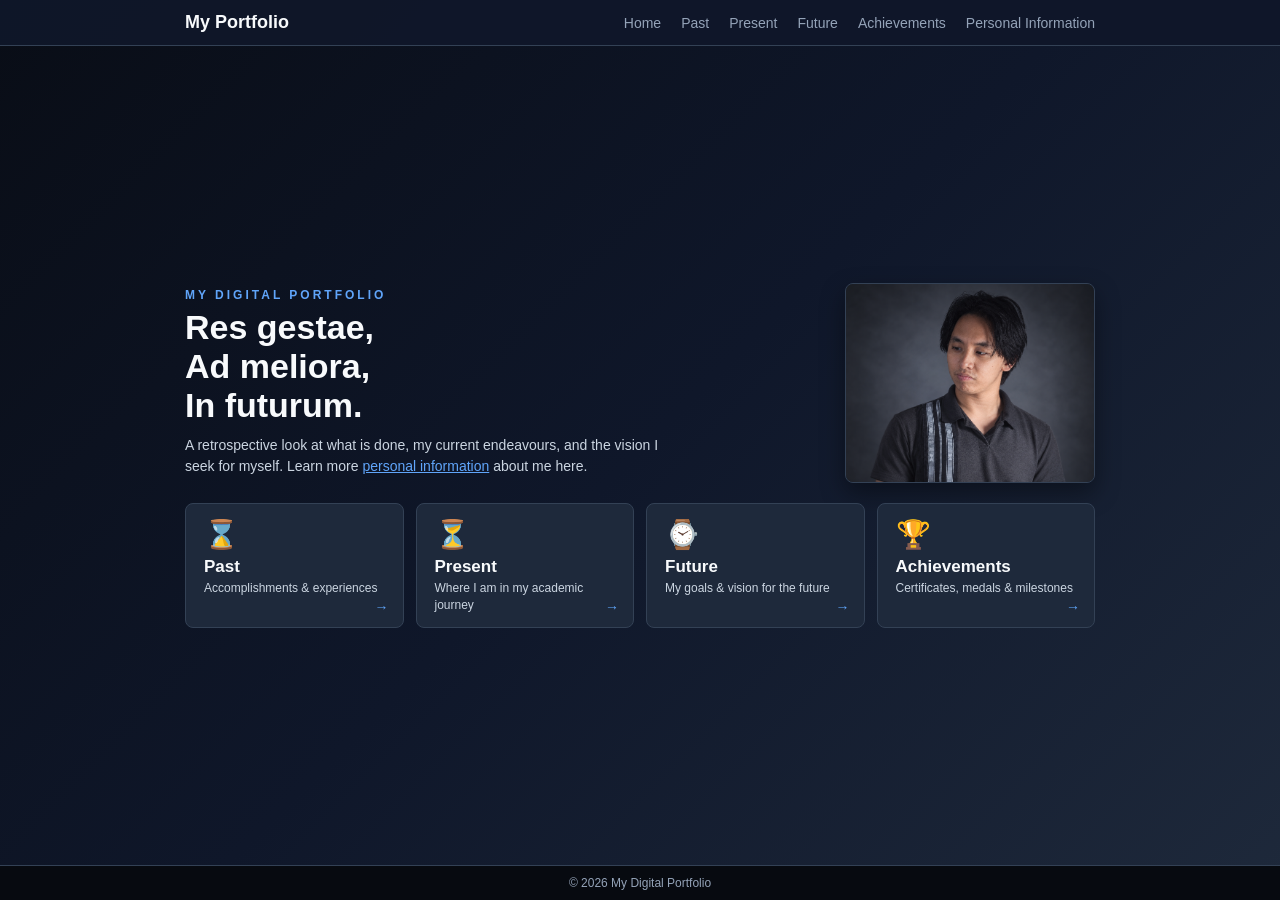
==== commit f02cb7a1: "Update index.html" ====
--- a/index.html
+++ b/index.html
@@ -54,7 +54,7 @@
 
         </div>
 
-        <!-- Expanded 4-Column Journey Cards -->
+        <!-- 4-Column Journey Cards -->
         <div class="journey-buttons four-cols">
 
             <a href="past.html" class="journey-card">
--- a/style.css
+++ b/style.css
@@ -13,6 +13,7 @@
 
 body {
     font-family: Arial, sans-serif;
+    font-size: 15px; /* Comfortable, professor-readable baseline size */
     background: linear-gradient(135deg, #090d16 0%, #0f172a 50%, #1e293b 100%);
     color: #e2e8f0;
     display: flex;
@@ -30,7 +31,7 @@
 }
 
 nav {
-    max-width: 950px; /* Tighter container width */
+    max-width: 950px; 
     margin: auto;
     padding: 12px 20px;
     display: flex;
@@ -39,7 +40,7 @@
 }
 
 nav h2 {
-    font-size: 16px;
+    font-size: 18px;
     color: #f8fafc;
 }
 
@@ -52,7 +53,7 @@
 nav a {
     text-decoration: none;
     color: #94a3b8;
-    font-size: 13px;
+    font-size: 14px;
     font-weight: 500;
 }
 
@@ -61,10 +62,10 @@
 }
 
 
-/* HOME HERO LAYOUT (Closer together, larger photo) */
+/* HOME HERO LAYOUT */
 
 .home {
-    max-width: 950px; /* Constrained width so items stay centered and close */
+    max-width: 950px; 
     width: 100%;
     margin: auto;
     padding: 10px 20px;
@@ -79,7 +80,7 @@
     display: flex;
     align-items: center;
     justify-content: space-between;
-    gap: 30px; /* Puts text and photo closer together */
+    gap: 30px; 
 }
 
 .home-text-col {
@@ -87,25 +88,25 @@
 }
 
 .intro {
-    font-size: 11px;
+    font-size: 12px;
     letter-spacing: 3px;
     font-weight: bold;
     color: #60a5fa;
-    margin-bottom: 4px;
+    margin-bottom: 6px;
 }
 
 .home h1 {
-    font-size: 30px;
+    font-size: 34px;
     line-height: 1.15;
     color: #f8fafc;
-    margin-bottom: 8px;
+    margin-bottom: 10px;
 }
 
 .home-description {
-    color: #94a3b8;
-    font-size: 12px;
-    line-height: 1.4;
-    max-width: 450px;
+    color: #cbd5e1; /* Lighter, high-contrast text for effortless reading */
+    font-size: 14px;
+    line-height: 1.5;
+    max-width: 480px;
 }
 
 .home-description a {
@@ -113,7 +114,6 @@
     text-decoration: underline;
 }
 
-/* Bigger, prominent side profile picture box */
 .profile-pic-container {
     width: 250px;
     height: 200px;
@@ -141,12 +141,17 @@
     gap: 15px;
 }
 
+.journey-buttons.four-cols {
+    grid-template-columns: repeat(4, 1fr);
+    gap: 12px;
+}
+
 .journey-card {
     position: relative;
     display: block;
     background: #1e293b;
     border: 1px solid #334155;
-    padding: 12px 18px;
+    padding: 14px 18px;
     text-decoration: none;
     color: #f8fafc;
     border-radius: 8px;
@@ -159,20 +164,21 @@
 }
 
 .journey-card h2 {
-    font-size: 18px;
-    color: #f8fafc;
-    margin-top: 4px;
-    margin-bottom: 2px;
+    font-size: 17px;
+    color: #f8fafc;
+    margin-top: 6px;
+    margin-bottom: 3px;
 }
 
 .journey-card p {
-    color: #94a3b8;
-    font-size: 11px;
+    color: #cbd5e1;
+    font-size: 12px;
+    line-height: 1.4;
 }
 
 .arrow {
     position: absolute;
-    right: 15px;
+    right: 14px;
     bottom: 12px;
     font-size: 14px;
     color: #60a5fa;
@@ -193,25 +199,26 @@
 }
 
 .section-label {
-    font-size: 11px;
+    font-size: 12px;
     letter-spacing: 3px;
     font-weight: bold;
     color: #60a5fa;
-    margin-bottom: 4px;
+    margin-bottom: 6px;
 }
 
 .section h1 {
-    font-size: 28px;
+    font-size: 30px;
     line-height: 1.1;
     color: #f8fafc;
-    margin-bottom: 6px;
+    margin-bottom: 8px;
 }
 
 .section-description {
     max-width: 700px;
-    color: #94a3b8;
-    font-size: 12px;
-    margin-bottom: 12px;
+    color: #cbd5e1;
+    font-size: 14px;
+    line-height: 1.4;
+    margin-bottom: 14px;
 }
 
 .cards {
@@ -224,7 +231,7 @@
 .card {
     background: #1e293b;
     border: 1px solid #334155;
-    padding-bottom: 10px;
+    padding-bottom: 12px;
     border-radius: 6px;
 }
 
@@ -235,7 +242,7 @@
     justify-content: center;
     align-items: center;
     color: #94a3b8;
-    font-size: 11px;
+    font-size: 12px;
     border-bottom: 1px solid #334155;
     overflow: hidden;
 }
@@ -250,26 +257,26 @@
 .card h3,
 .card p,
 .card span {
-    margin-left: 10px;
-    margin-right: 10px;
+    margin-left: 12px;
+    margin-right: 12px;
 }
 
 .card h3 {
-    margin-top: 8px;
+    margin-top: 10px;
     margin-bottom: 4px;
-    font-size: 13px;
+    font-size: 14px;
     color: #f8fafc;
 }
 
 .card p {
-    color: #94a3b8;
+    color: #cbd5e1;
+    font-size: 12px;
+    line-height: 1.4;
+    margin-bottom: 8px;
+}
+
+.card span {
     font-size: 11px;
-    line-height: 1.3;
-    margin-bottom: 6px;
-}
-
-.card span {
-    font-size: 10px;
     letter-spacing: 1px;
     color: #60a5fa;
     font-weight: 600;
@@ -284,11 +291,193 @@
 .info-group {
     background: #1e293b;
     border: 1px solid #334155;
-    padding: 10px 12px;
+    padding: 12px 14px;
     border-radius: 6px;
 }
 
 .info-group h2 {
-    font-size: 12px;
-    margin-bottom: 6px;
-    color:
+    font-size: 13px;
+    margin-bottom: 8px;
+    color: #f8fafc;
+    border-bottom: 1px solid #334155;
+    padding-bottom: 4px;
+}
+
+.info-list {
+    list-style: none;
+}
+
+.info-list li {
+    font-size: 12px;
+    color: #cbd5e1;
+    margin-bottom: 4px;
+    line-height: 1.4;
+    white-space: nowrap;
+    overflow: hidden;
+    text-overflow: ellipsis;
+}
+
+.info-list li:last-child {
+    margin-bottom: 0;
+}
+
+.info-list strong {
+    color: #f8fafc;
+}
+
+.info-list a {
+    color: #60a5fa;
+    text-decoration: underline;
+}
+
+
+/* --- ACHIEVEMENTS PAGE (Locked Viewport Fit) --- */
+
+.achievements-section {
+    max-width: 950px;
+    width: 100%;
+    margin: auto;
+    padding: 10px 20px;
+    display: flex;
+    flex-direction: column;
+    justify-content: center;
+    flex-grow: 1;
+}
+
+.achievements-header {
+    text-align: center;
+    margin-bottom: 12px;
+}
+
+.achievements-header h1 {
+    font-size: 28px;
+    color: #f8fafc;
+    margin-bottom: 3px;
+}
+
+.achievements-header .section-description {
+    margin: 0 auto;
+    text-align: center;
+}
+
+.achievements-grid {
+    display: grid;
+    grid-template-columns: 1fr 1.3fr 1fr;
+    grid-template-rows: auto auto;
+    gap: 12px;
+    align-items: center;
+    position: relative;
+}
+
+.elem  { grid-column: 1; grid-row: 1; }
+.jhs   { grid-column: 3; grid-row: 1; }
+.shs   { grid-column: 1; grid-row: 2; }
+.extra { grid-column: 3; grid-row: 2; }
+
+.achieve-card {
+    background: #1e293b;
+    border: 1px solid #334155;
+    padding: 12px 16px;
+    border-radius: 6px;
+    z-index: 1;
+    transition: transform 0.2s ease;
+}
+
+.achieve-card:hover {
+    border-color: #60a5fa;
+    z-index: 3;
+}
+
+.achieve-card .card-tag {
+    font-size: 10px;
+    letter-spacing: 1px;
+    color: #60a5fa;
+    font-weight: 600;
+}
+
+.achieve-card h3 {
+    margin-top: 3px;
+    margin-bottom: 3px;
+    font-size: 13px;
+    color: #f8fafc;
+}
+
+.achieve-card p {
+    color: #cbd5e1;
+    font-size: 11px;
+    line-height: 1.4;
+    margin: 0;
+}
+
+.achieve-center-container {
+    grid-column: 2;
+    grid-row: 1 / span 2;
+    z-index: 2;
+    margin: 0 -18px;
+    background: #1e293b;
+    border: 1px solid #334155;
+    border-radius: 8px;
+    padding: 6px;
+    text-align: center;
+    box-shadow: 0 10px 25px rgba(0, 0, 0, 0.4);
+}
+
+.achieve-wall-photo {
+    height: 175px;
+    background: #0f172a;
+    border-radius: 6px;
+    overflow: hidden;
+    border: 1px solid #334155;
+}
+
+.achieve-wall-photo img {
+    width: 100%;
+    height: 100%;
+    object-fit: cover;
+    display: block;
+}
+
+.achieve-center-container span {
+    display: block;
+    font-size: 11px;
+    letter-spacing: 1px;
+    color: #60a5fa;
+    font-weight: 600;
+    margin-top: 6px;
+}
+
+.achieve-school-logo {
+    width: 40px;
+    height: 40px;
+    margin: 0 auto 6px auto;
+    border-radius: 50%;
+    overflow: hidden;
+    background: #0f172a;
+    border: 1px solid #334155;
+    display: flex;
+    align-items: center;
+    justify-content: center;
+}
+
+.achieve-school-logo img {
+    width: 100%;
+    height: 100%;
+    object-fit: cover;
+}
+
+
+/* FOOTER */
+
+footer {
+    text-align: center;
+    background: #070a10;
+    color: white;
+    padding: 10px 20px;
+    border-top: 1px solid #334155;
+    flex-shrink: 0;
+}
+
+footer p {
+    color: #94a3b8;
+    font-size: 12px;
+}
